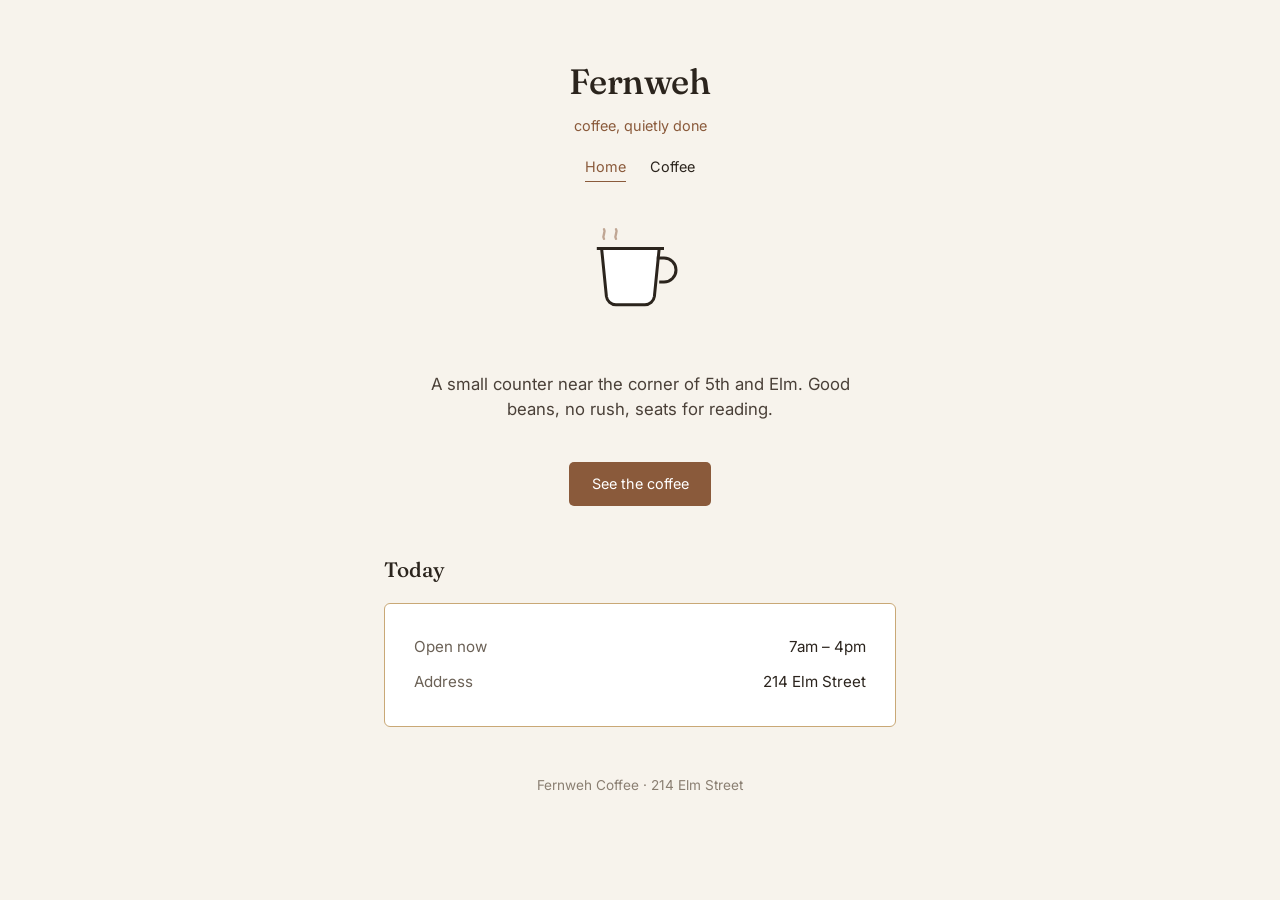
==== index.html @ ab96d5dd "first commit" ====
<!DOCTYPE html>
<html lang="en">
<head>
<meta charset="UTF-8">
<meta name="viewport" content="width=device-width, initial-scale=1">
<title>Fernweh Coffee</title>
<link rel="preconnect" href="https://fonts.googleapis.com">
<link rel="preconnect" href="https://fonts.gstatic.com" crossorigin>
<link href="https://fonts.googleapis.com/css2?family=Fraunces:opsz,wght@9..144,400;9..144,500&family=Inter:wght@400;500&display=swap" rel="stylesheet">
<link rel="stylesheet" href="style.css">
</head>
<body>
<div class="wrap">

  <header class="top">
    <a class="mark" href="home.html">Fernweh</a>
    <p class="tagline">coffee, quietly done</p>
    <nav>
      <a class="active" href="home.html">Home</a>
      <a href="coffee.html">Coffee</a>
    </nav>
  </header>

  <div class="hero">
    <svg viewBox="0 0 100 100" fill="none" xmlns="http://www.w3.org/2000/svg">
      <path d="M20 6c2 3-2 5 0 8" stroke="currentColor" stroke-width="2" stroke-linecap="round" opacity="0.5" style="color:var(--coffee)"/>
      <path d="M30 6c2 3-2 5 0 8" stroke="currentColor" stroke-width="2" stroke-linecap="round" opacity="0.5" style="color:var(--coffee)"/>
      <path d="M18 22h48l-4 40a8 8 0 01-8 7H30a8 8 0 01-8-7l-4-40z" stroke="var(--ink)" stroke-width="2.5" fill="var(--card)"/>
      <path d="M64 30h6a10 10 0 010 20h-4" stroke="var(--ink)" stroke-width="2.5" fill="none"/>
      <line x1="14" y1="22" x2="70" y2="22" stroke="var(--ink)" stroke-width="2.5"/>
    </svg>
    <p class="lede">A small counter near the corner of 5th and Elm. Good beans, no rush, seats for reading.</p>
    <a class="btn" href="coffee.html">See the coffee</a>
  </div>

  <section>
    <h2>Today</h2>
    <div class="details">
      <div class="row"><span>Open now</span><span>7am – 4pm</span></div>
      <div class="row"><span>Address</span><span>214 Elm Street</span></div>
    </div>
  </section>

  <footer>Fernweh Coffee · 214 Elm Street</footer>

</div>
</body>
</html>
---- style.css ----
:root {
  --bg: #F7F3EC;
  --ink: #2B241D;
  --coffee: #8A5A3B;
  --line: #C9A876;
  --card: #FFFFFF;
}
* { box-sizing: border-box; }
body {
  margin: 0;
  background: var(--bg);
  color: var(--ink);
  font-family: 'Inter', sans-serif;
  line-height: 1.5;
}
.wrap { max-width: 560px; margin: 0 auto; padding: 3.5rem 1.5rem 4rem; }
header.top { text-align: center; margin-bottom: 2.5rem; }
.mark {
  font-family: 'Fraunces', serif;
  font-size: 2.2rem;
  font-weight: 500;
  letter-spacing: -0.01em;
  margin: 0;
  text-decoration: none;
  color: var(--ink);
  display: inline-block;
}
.tagline { margin-top: 0.4rem; color: var(--coffee); font-size: 0.9rem; }
nav { display: flex; justify-content: center; gap: 1.5rem; margin-top: 1.2rem; }
nav a { color: var(--ink); text-decoration: none; font-size: 0.9rem; padding-bottom: 3px; border-bottom: 1px solid transparent; }
nav a.active, nav a:hover { border-bottom-color: var(--coffee); color: var(--coffee); }
.hero { text-align: center; margin-bottom: 3rem; }
.hero svg { width: 120px; height: auto; margin-bottom: 1.5rem; }
.lede { text-align: center; font-size: 1.05rem; max-width: 40ch; margin: 0 auto 2rem; color: #4a4038; }
.btn {
  display: inline-block;
  margin-top: 0.5rem;
  padding: 0.7rem 1.4rem;
  background: var(--coffee);
  color: #fff;
  text-decoration: none;
  border-radius: 5px;
  font-size: 0.9rem;
}
h2 { font-family: 'Fraunces', serif; font-weight: 500; font-size: 1.3rem; margin: 0 0 1.1rem; }
section { margin-bottom: 3rem; }
.menu-item { display: flex; align-items: flex-start; gap: 0.85rem; padding: 0.85rem 0; border-bottom: 1px solid var(--line); }
.menu-item:last-child { border-bottom: none; }
.menu-item svg { width: 22px; height: 22px; flex-shrink: 0; margin-top: 2px; color: var(--coffee); }
.menu-item .info { flex: 1; display: flex; justify-content: space-between; align-items: baseline; gap: 1rem; }
.menu-item .name { font-weight: 500; }
.menu-item .desc { display: block; font-size: 0.85rem; color: #6b6156; font-weight: 400; margin-top: 0.15rem; }
.menu-item .price { font-variant-numeric: tabular-nums; color: var(--coffee); white-space: nowrap; }
.details { background: var(--card); border-radius: 6px; padding: 1.6rem 1.8rem; border: 1px solid var(--line); }
.row { display: flex; justify-content: space-between; padding: 0.4rem 0; font-size: 0.95rem; }
.row span:first-child { color: #6b6156; }
footer { text-align: center; font-size: 0.85rem; color: #8a7f72; margin-top: 3rem; }
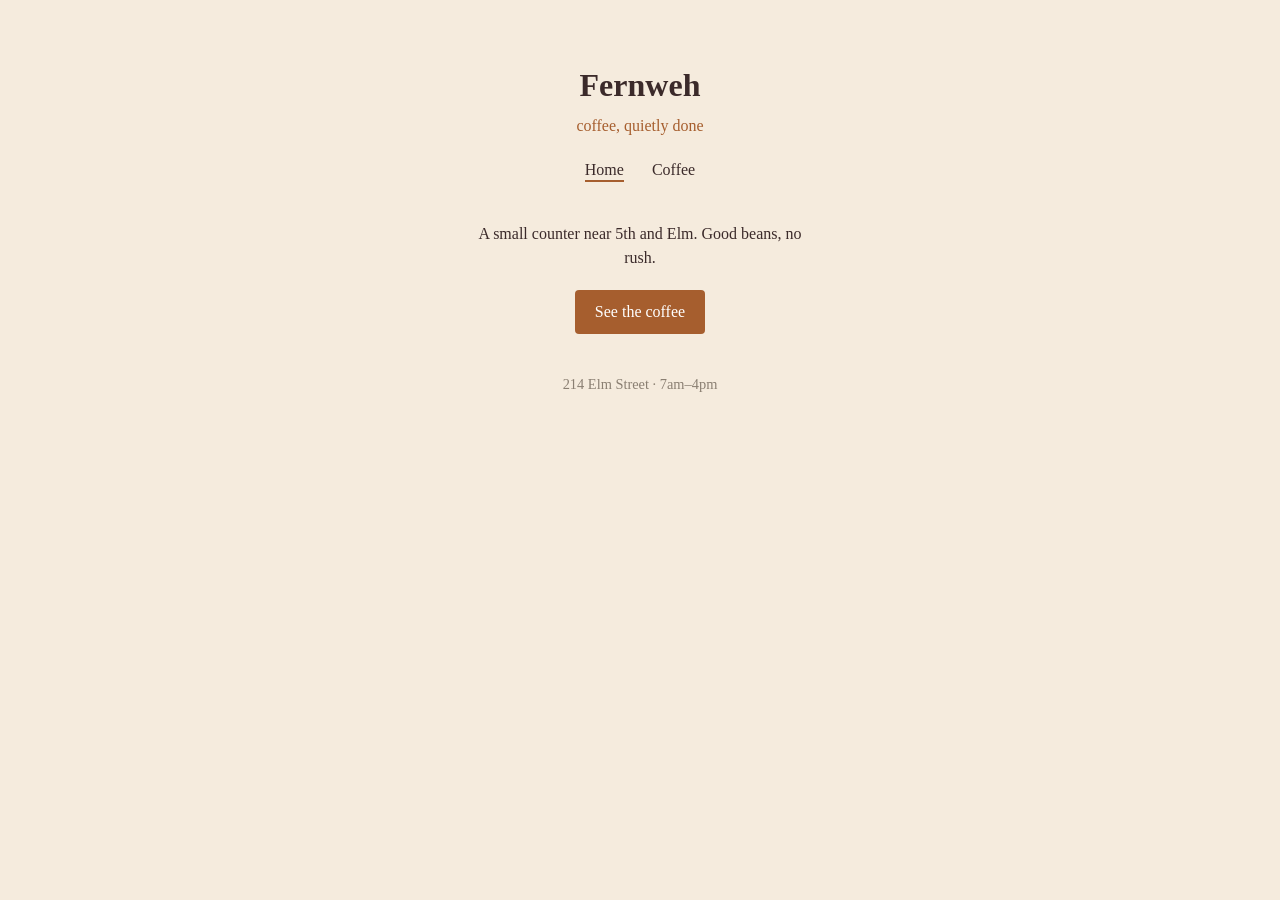
==== commit 1716f779: "changes in index file" ====
--- a/index.html
+++ b/index.html
@@ -4,45 +4,75 @@
 <meta charset="UTF-8">
 <meta name="viewport" content="width=device-width, initial-scale=1">
 <title>Fernweh Coffee</title>
-<link rel="preconnect" href="https://fonts.googleapis.com">
-<link rel="preconnect" href="https://fonts.gstatic.com" crossorigin>
-<link href="https://fonts.googleapis.com/css2?family=Fraunces:opsz,wght@9..144,400;9..144,500&family=Inter:wght@400;500&display=swap" rel="stylesheet">
-<link rel="stylesheet" href="style.css">
+<style>
+  body {
+    margin: 0;
+    background: #F5EBDD;
+    color: #3B2A2A;
+    font-family: Georgia, serif;
+    line-height: 1.5;
+  }
+  .wrap { max-width: 500px; margin: 0 auto; padding: 40px 20px; }
+  h1 { text-align: center; font-size: 2rem; margin-bottom: 0; }
+  .tagline { text-align: center; color: #A65E2E; margin-top: 5px; }
+  nav { text-align: center; margin: 20px 0 40px; }
+  nav a {
+    color: #3B2A2A; text-decoration: none; margin: 0 12px;
+    border-bottom: 2px solid transparent; padding-bottom: 2px;
+  }
+  nav a.active { border-color: #A65E2E; }
+  .page { display: none; }
+  .page.active { display: block; }
+  p.lede { text-align: center; max-width: 350px; margin: 0 auto 20px; }
+  .center { text-align: center; }
+  .btn {
+    display: inline-block; background: #A65E2E; color: #fff;
+    padding: 10px 20px; border-radius: 4px; text-decoration: none;
+  }
+  h2 { font-size: 1.2rem; border-bottom: 1px solid #A65E2E; padding-bottom: 5px; }
+  .item { display: flex; justify-content: space-between; padding: 8px 0; }
+  .item span:last-child { color: #A65E2E; }
+  footer { text-align: center; color: #8a7f72; margin-top: 40px; font-size: 0.9rem; }
+</style>
 </head>
 <body>
 <div class="wrap">
 
-  <header class="top">
-    <a class="mark" href="home.html">Fernweh</a>
-    <p class="tagline">coffee, quietly done</p>
-    <nav>
-      <a class="active" href="home.html">Home</a>
-      <a href="coffee.html">Coffee</a>
-    </nav>
-  </header>
+  <h1>Fernweh</h1>
+  <p class="tagline">coffee, quietly done</p>
 
-  <div class="hero">
-    <svg viewBox="0 0 100 100" fill="none" xmlns="http://www.w3.org/2000/svg">
-      <path d="M20 6c2 3-2 5 0 8" stroke="currentColor" stroke-width="2" stroke-linecap="round" opacity="0.5" style="color:var(--coffee)"/>
-      <path d="M30 6c2 3-2 5 0 8" stroke="currentColor" stroke-width="2" stroke-linecap="round" opacity="0.5" style="color:var(--coffee)"/>
-      <path d="M18 22h48l-4 40a8 8 0 01-8 7H30a8 8 0 01-8-7l-4-40z" stroke="var(--ink)" stroke-width="2.5" fill="var(--card)"/>
-      <path d="M64 30h6a10 10 0 010 20h-4" stroke="var(--ink)" stroke-width="2.5" fill="none"/>
-      <line x1="14" y1="22" x2="70" y2="22" stroke="var(--ink)" stroke-width="2.5"/>
-    </svg>
-    <p class="lede">A small counter near the corner of 5th and Elm. Good beans, no rush, seats for reading.</p>
-    <a class="btn" href="coffee.html">See the coffee</a>
+  <nav>
+    <a href="#" class="active" onclick="show('home')">Home</a>
+    <a href="#" onclick="show('coffee')">Coffee</a>
+  </nav>
+
+  <div class="page active" id="home">
+    <p class="lede">A small counter near 5th and Elm. Good beans, no rush.</p>
+    <p class="center"><a class="btn" href="#" onclick="show('coffee')">See the coffee</a></p>
   </div>
 
-  <section>
-    <h2>Today</h2>
-    <div class="details">
-      <div class="row"><span>Open now</span><span>7am – 4pm</span></div>
-      <div class="row"><span>Address</span><span>214 Elm Street</span></div>
-    </div>
-  </section>
+  <div class="page" id="coffee">
+    <h2>Espresso based</h2>
+    <div class="item"><span>Espresso</span><span>$3.00</span></div>
+    <div class="item"><span>Cortado</span><span>$4.25</span></div>
+    <div class="item"><span>Cappuccino</span><span>$4.50</span></div>
+    <div class="item"><span>Oat latte</span><span>$5.00</span></div>
 
-  <footer>Fernweh Coffee · 214 Elm Street</footer>
+    <h2>Brewed</h2>
+    <div class="item"><span>Drip coffee</span><span>$3.50</span></div>
+    <div class="item"><span>Pour over</span><span>$5.50</span></div>
+    <div class="item"><span>Cold brew</span><span>$4.75</span></div>
+  </div>
+
+  <footer>214 Elm Street · 7am–4pm</footer>
 
 </div>
+
+<script>
+  function show(page) {
+    document.getElementById('home').classList.toggle('active', page === 'home');
+    document.getElementById('coffee').classList.toggle('active', page === 'coffee');
+  }
+</script>
 </body>
 </html>
